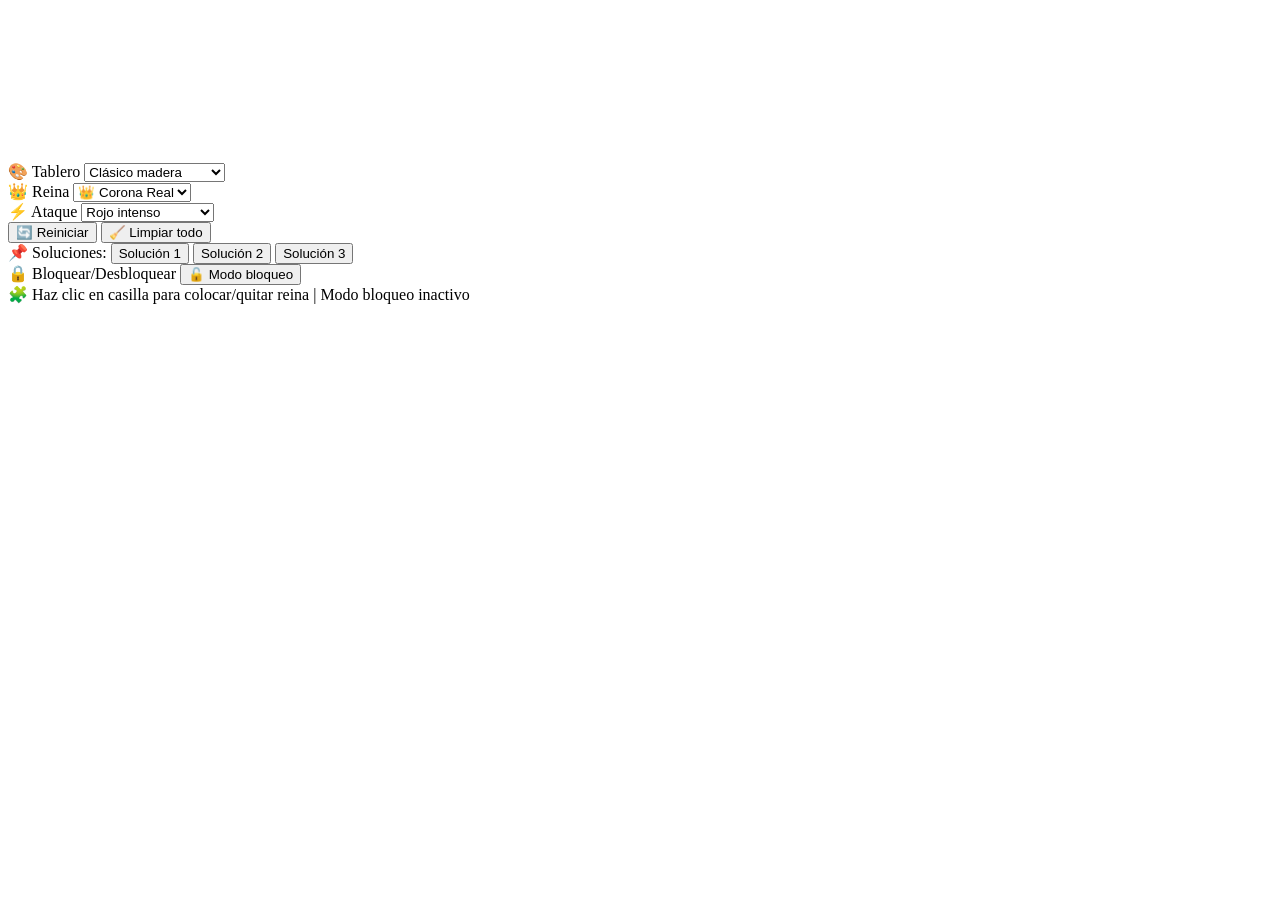
==== index.html @ 73a576b0 "Add files via upload" ====
<!DOCTYPE html>
<html lang="es">
<head>
    <meta charset="UTF-8">
    <meta name="viewport" content="width=device-width, initial-scale=1.0, user-scalable=no">
    <title>8 Reinas - Simulación Interactiva</title>
    <link rel="stylesheet" href="css/style.css">
</head>
<body>
<div class="game-container">
    <div class="chess-panel">
        <canvas id="boardCanvas"></canvas>
        
        <div class="controls">
            <div class="ctrl-group">
                <label>🎨 Tablero</label>
                <select id="themeSelect">
                    <option value="classic">Clásico madera</option>
                    <option value="emerald">Esmeralda & Ébano</option>
                    <option value="sunset">Atardecer real</option>
                </select>
            </div>
            
            <div class="ctrl-group">
                <label>👑 Reina</label>
                <select id="pieceStyle">
                    <option value="queen1">👑 Corona Real</option>
                    <option value="queen2">⚜️ Reina Flor</option>
                    <option value="queen3">♕ Reina Élite</option>
                </select>
            </div>
            
            <div class="ctrl-group">
                <label>⚡ Ataque</label>
                <select id="attackColorSelect">
                    <option value="#ff6666">Rojo intenso</option>
                    <option value="#ffb347">Naranja fuego</option>
                    <option value="#dd44aa">Magenta amenaza</option>
                    <option value="#66ffcc">Cian eléctrico</option>
                </select>
            </div>
            
            <div class="ctrl-group">
                <button id="resetBtn">🔄 Reiniciar</button>
                <button id="clearBtn">🧹 Limpiar todo</button>
            </div>
        </div>
        
        <div class="controls">
            <div class="ctrl-group">
                <span>📌 Soluciones:</span>
                <button id="sol1Btn">Solución 1</button>
                <button id="sol2Btn">Solución 2</button>
                <button id="sol3Btn">Solución 3</button>
            </div>
            
            <div class="ctrl-group">
                <span>🔒 Bloquear/Desbloquear</span>
                <button id="toggleLockMode">🔓 Modo bloqueo</button>
            </div>
        </div>
        
        <div class="status" id="statusMsg">
            🧩 Haz clic en casilla para colocar/quitar reina | Modo bloqueo inactivo
        </div>
    </div>
</div>
<script src="js/functions.js"></script>
</body>
</html>
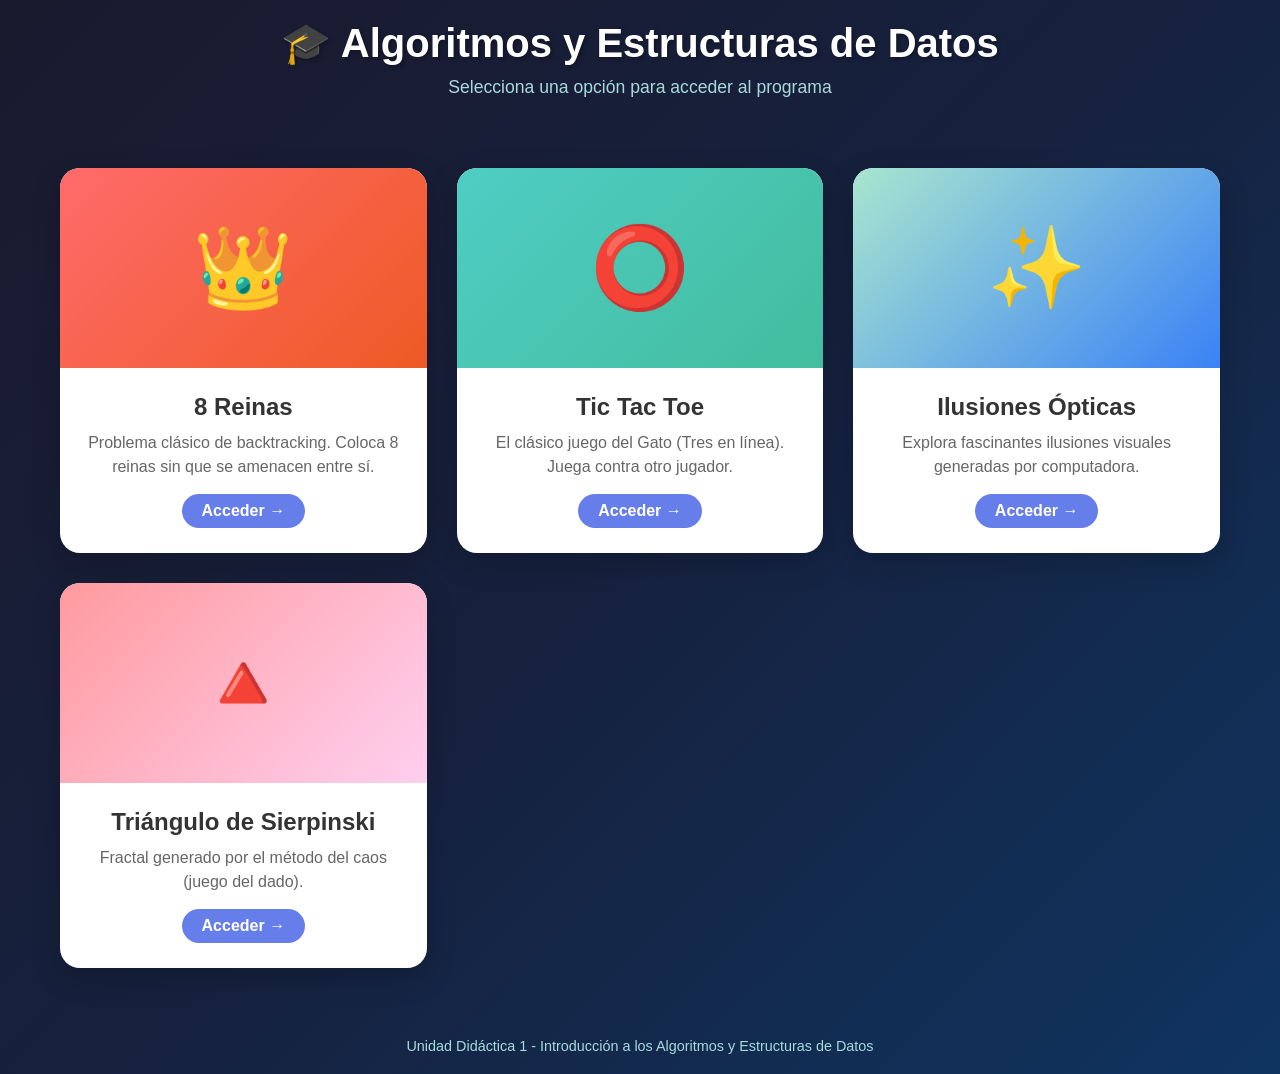
==== commit 4f676bcd: "Add index.html for main menu of algorithms" ====
--- a/index.html
+++ b/index.html
@@ -1,70 +1,187 @@
-<!DOCTYPE html>
-<html lang="es">
-<head>
-    <meta charset="UTF-8">
-    <meta name="viewport" content="width=device-width, initial-scale=1.0, user-scalable=no">
-    <title>8 Reinas - Simulación Interactiva</title>
-    <link rel="stylesheet" href="css/style.css">
-</head>
-<body>
-<div class="game-container">
-    <div class="chess-panel">
-        <canvas id="boardCanvas"></canvas>
-        
-        <div class="controls">
-            <div class="ctrl-group">
-                <label>🎨 Tablero</label>
-                <select id="themeSelect">
-                    <option value="classic">Clásico madera</option>
-                    <option value="emerald">Esmeralda & Ébano</option>
-                    <option value="sunset">Atardecer real</option>
-                </select>
-            </div>
-            
-            <div class="ctrl-group">
-                <label>👑 Reina</label>
-                <select id="pieceStyle">
-                    <option value="queen1">👑 Corona Real</option>
-                    <option value="queen2">⚜️ Reina Flor</option>
-                    <option value="queen3">♕ Reina Élite</option>
-                </select>
-            </div>
-            
-            <div class="ctrl-group">
-                <label>⚡ Ataque</label>
-                <select id="attackColorSelect">
-                    <option value="#ff6666">Rojo intenso</option>
-                    <option value="#ffb347">Naranja fuego</option>
-                    <option value="#dd44aa">Magenta amenaza</option>
-                    <option value="#66ffcc">Cian eléctrico</option>
-                </select>
-            </div>
-            
-            <div class="ctrl-group">
-                <button id="resetBtn">🔄 Reiniciar</button>
-                <button id="clearBtn">🧹 Limpiar todo</button>
-            </div>
-        </div>
-        
-        <div class="controls">
-            <div class="ctrl-group">
-                <span>📌 Soluciones:</span>
-                <button id="sol1Btn">Solución 1</button>
-                <button id="sol2Btn">Solución 2</button>
-                <button id="sol3Btn">Solución 3</button>
-            </div>
-            
-            <div class="ctrl-group">
-                <span>🔒 Bloquear/Desbloquear</span>
-                <button id="toggleLockMode">🔓 Modo bloqueo</button>
-            </div>
-        </div>
-        
-        <div class="status" id="statusMsg">
-            🧩 Haz clic en casilla para colocar/quitar reina | Modo bloqueo inactivo
-        </div>
-    </div>
-</div>
-<script src="js/functions.js"></script>
-</body>
-</html>+<!DOCTYPE html>
+<html lang="es">
+<head>
+    <meta charset="UTF-8">
+    <meta name="viewport" content="width=device-width, initial-scale=1.0">
+    <title>Menú Principal - Algoritmos y Estructuras de Datos</title>
+    <style>
+        * {
+            margin: 0;
+            padding: 0;
+            box-sizing: border-box;
+        }
+
+        body {
+            font-family: 'Segoe UI', Tahoma, Geneva, Verdana, sans-serif;
+            background: linear-gradient(135deg, #1a1a2e 0%, #16213e 50%, #0f3460 100%);
+            min-height: 100vh;
+            display: flex;
+            justify-content: center;
+            align-items: center;
+            padding: 20px;
+        }
+
+        .menu-container {
+            max-width: 1200px;
+            width: 100%;
+        }
+
+        h1 {
+            text-align: center;
+            color: white;
+            font-size: 2.5em;
+            margin-bottom: 10px;
+            text-shadow: 2px 2px 4px rgba(0,0,0,0.3);
+        }
+
+        .subtitle {
+            text-align: center;
+            color: #a8dadc;
+            margin-bottom: 50px;
+            font-size: 1.1em;
+        }
+
+        .menu-grid {
+            display: grid;
+            grid-template-columns: repeat(auto-fit, minmax(280px, 1fr));
+            gap: 30px;
+            padding: 20px;
+        }
+
+        .menu-card {
+            background: white;
+            border-radius: 20px;
+            overflow: hidden;
+            cursor: pointer;
+            transition: all 0.3s ease;
+            text-decoration: none;
+            display: block;
+            box-shadow: 0 10px 30px rgba(0,0,0,0.2);
+        }
+
+        .menu-card:hover {
+            transform: translateY(-10px);
+            box-shadow: 0 20px 40px rgba(0,0,0,0.3);
+        }
+
+        .card-icon {
+            height: 200px;
+            display: flex;
+            align-items: center;
+            justify-content: center;
+            font-size: 5em;
+        }
+
+        .card-icon.reinas { background: linear-gradient(135deg, #ff6b6b, #ee5a24); }
+        .card-icon.tictactoe { background: linear-gradient(135deg, #4ecdc4, #44bd9e); }
+        .card-icon.ilusiones { background: linear-gradient(135deg, #a8e6cf, #3b82f6); }
+        .card-icon.sierpinski { background: linear-gradient(135deg, #ff9a9e, #fecfef); }
+
+        .card-content {
+            padding: 25px;
+            text-align: center;
+        }
+
+        .card-content h2 {
+            color: #333;
+            margin-bottom: 10px;
+            font-size: 1.5em;
+        }
+
+        .card-content p {
+            color: #666;
+            line-height: 1.5;
+            margin-bottom: 15px;
+        }
+
+        .btn-arrow {
+            display: inline-block;
+            padding: 8px 20px;
+            background: #667eea;
+            color: white;
+            border-radius: 25px;
+            font-weight: bold;
+            transition: background 0.3s;
+        }
+
+        .menu-card:hover .btn-arrow {
+            background: #764ba2;
+        }
+
+        footer {
+            text-align: center;
+            margin-top: 50px;
+            color: #a8dadc;
+            font-size: 0.9em;
+        }
+
+        @media (max-width: 768px) {
+            h1 {
+                font-size: 1.8em;
+            }
+            
+            .menu-grid {
+                gap: 20px;
+                padding: 10px;
+            }
+            
+            .card-icon {
+                height: 150px;
+                font-size: 3.5em;
+            }
+        }
+    </style>
+</head>
+<body>
+    <div class="menu-container">
+        <h1>🎓 Algoritmos y Estructuras de Datos</h1>
+        <div class="subtitle">Selecciona una opción para acceder al programa</div>
+        
+        <div class="menu-grid">
+            <!-- Opción 1: 8 Reinas -->
+            <a href="8reinas.html" class="menu-card">
+                <div class="card-icon reinas">👑</div>
+                <div class="card-content">
+                    <h2>8 Reinas</h2>
+                    <p>Problema clásico de backtracking. Coloca 8 reinas sin que se amenacen entre sí.</p>
+                    <span class="btn-arrow">Acceder →</span>
+                </div>
+            </a>
+
+            <!-- Opción 2: Tic Tac Toe -->
+            <a href="tictactoe.html" class="menu-card">
+                <div class="card-icon tictactoe">⭕</div>
+                <div class="card-content">
+                    <h2>Tic Tac Toe</h2>
+                    <p>El clásico juego del Gato (Tres en línea). Juega contra otro jugador.</p>
+                    <span class="btn-arrow">Acceder →</span>
+                </div>
+            </a>
+
+            <!-- Opción 3: Ilusiones Ópticas -->
+            <a href="ilusiones.html" class="menu-card">
+                <div class="card-icon ilusiones">✨</div>
+                <div class="card-content">
+                    <h2>Ilusiones Ópticas</h2>
+                    <p>Explora fascinantes ilusiones visuales generadas por computadora.</p>
+                    <span class="btn-arrow">Acceder →</span>
+                </div>
+            </a>
+
+            <!-- Opción 4: Triángulo de Sierpinski -->
+            <a href="sierpinski.html" class="menu-card">
+                <div class="card-icon sierpinski">🔺</div>
+                <div class="card-content">
+                    <h2>Triángulo de Sierpinski</h2>
+                    <p>Fractal generado por el método del caos (juego del dado).</p>
+                    <span class="btn-arrow">Acceder →</span>
+                </div>
+            </a>
+        </div>
+        
+        <footer>
+            Unidad Didáctica 1 - Introducción a los Algoritmos y Estructuras de Datos
+        </footer>
+    </div>
+</body>
+</html>
